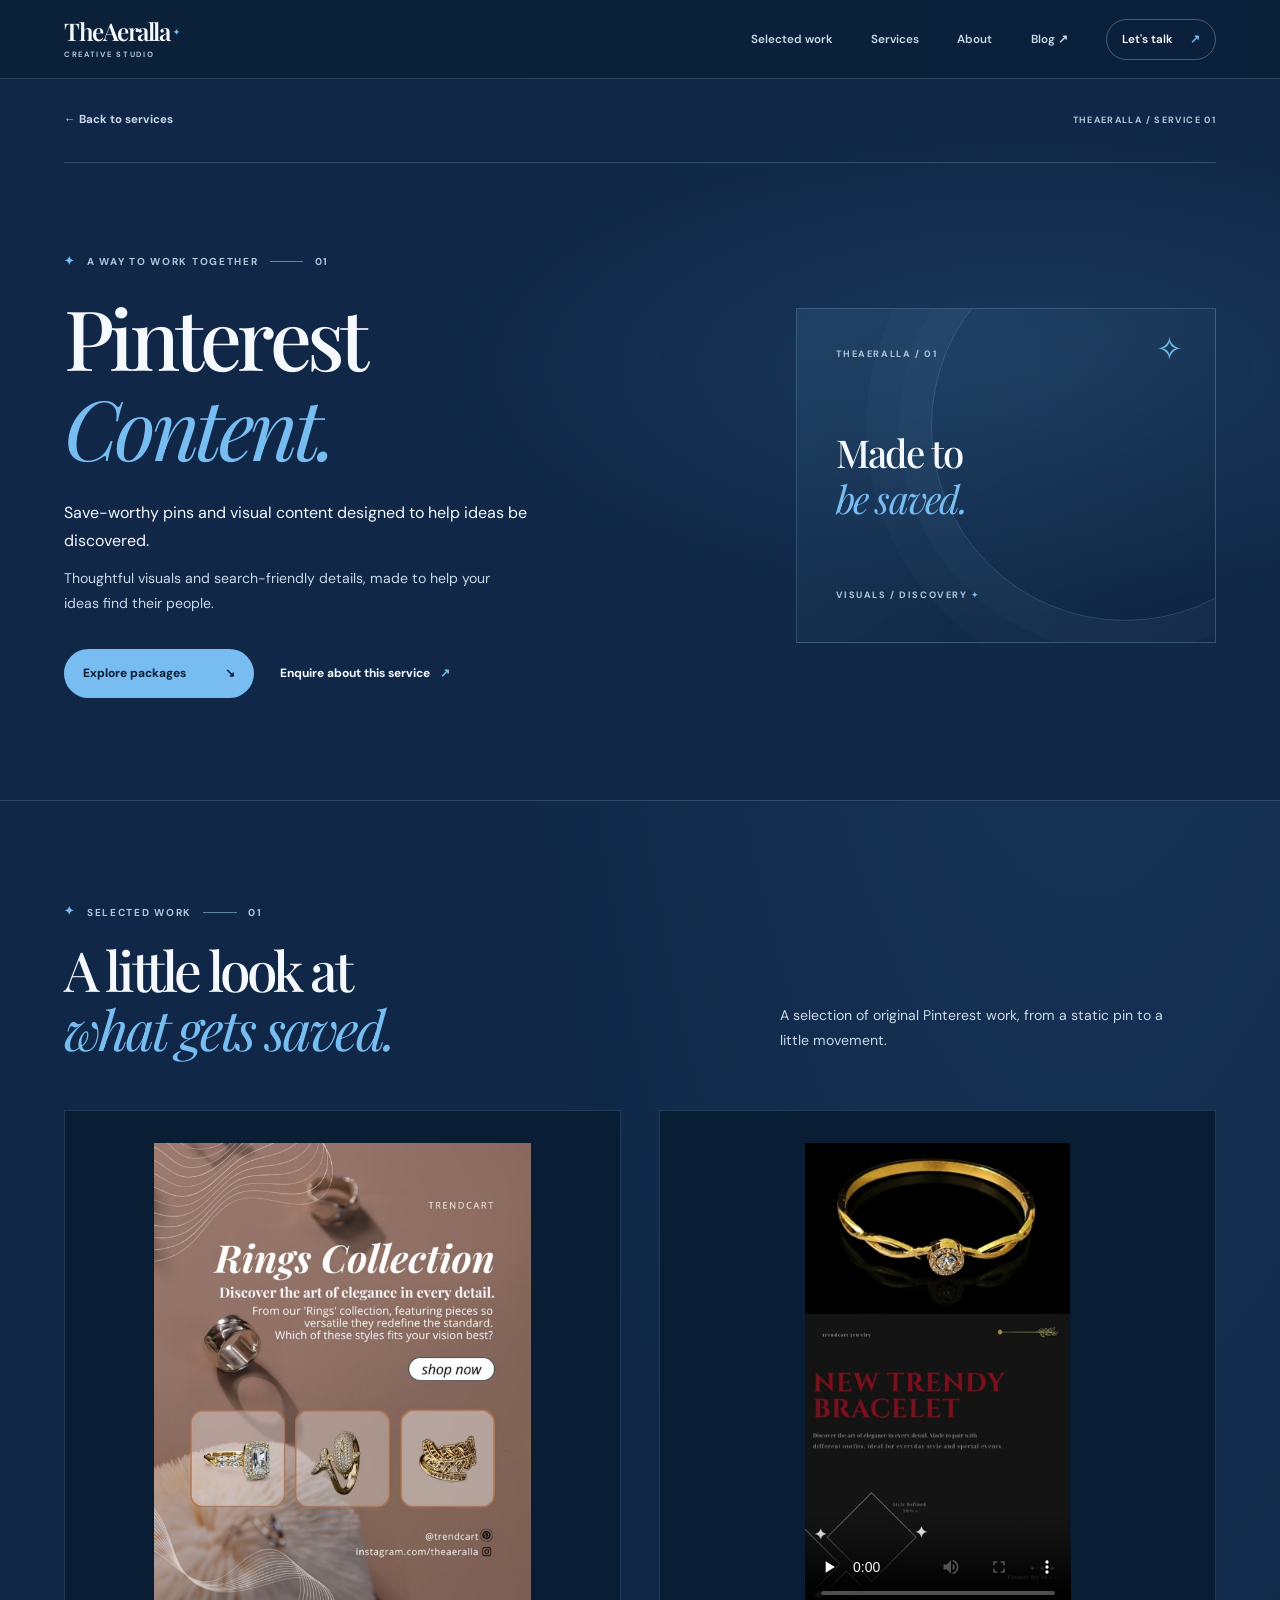
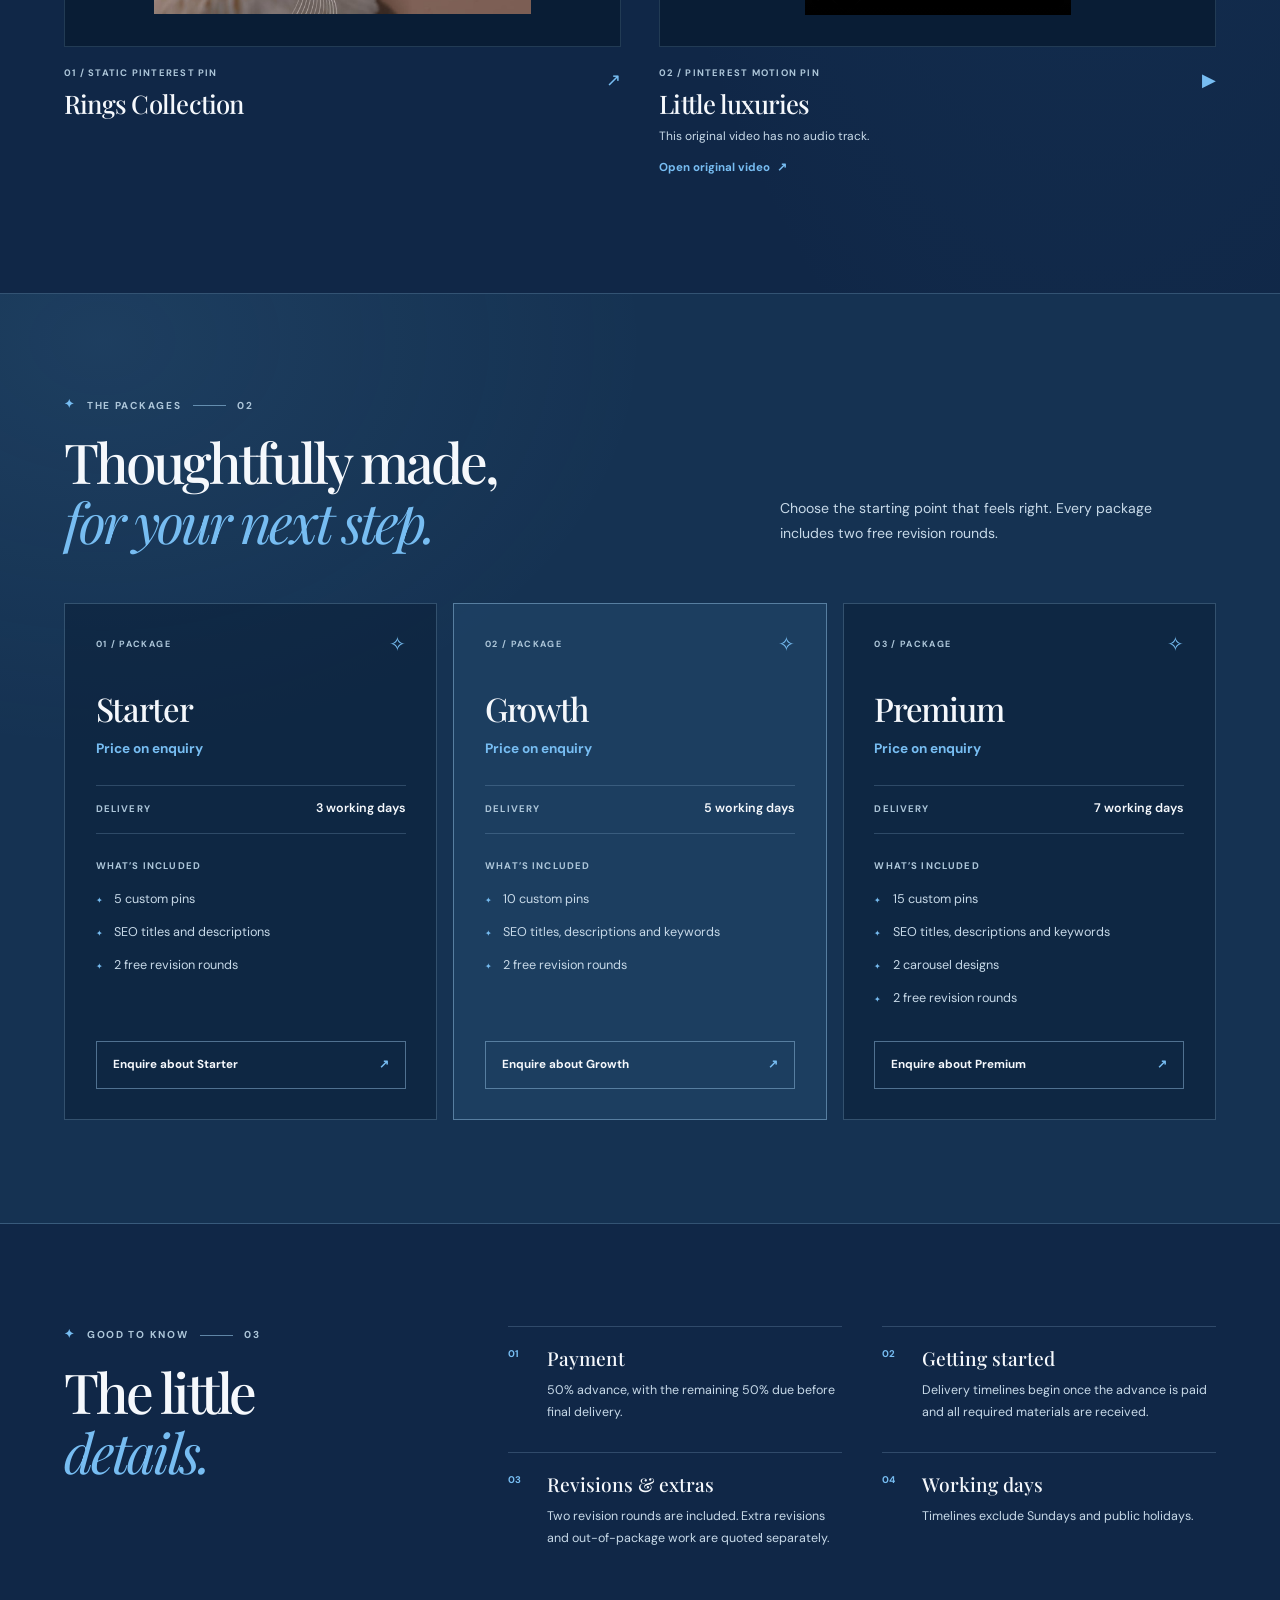
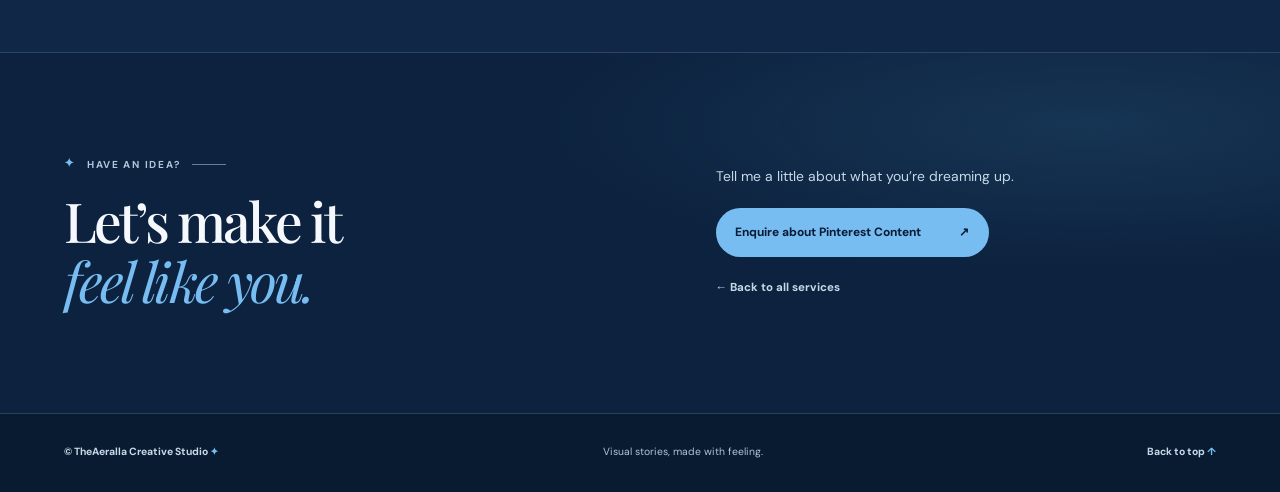
==== service-pinterest.html @ b0f9d30d "Add dedicated service pages and editable packages Co-authored-by: arena-agent <297053741+arena-agent" ====
<!DOCTYPE html>
<html lang="en">
<head>
  <meta charset="utf-8">
  <meta name="viewport" content="width=device-width, initial-scale=1">
  <meta name="theme-color" content="#102747">
  <meta name="description" content="Save-worthy pins and visual content designed to help ideas be discovered. Explore Pinterest Content packages from TheAeralla Creative Studio.">
  <title>Pinterest Content — TheAeralla Creative Studio</title>
  <link rel="icon" href="assets/brand/theaeralla-logo-transparent.png" type="image/png">
  <link rel="preload" href="assets/fonts/playfair-display-latin-wght-normal.woff2" as="font" type="font/woff2" crossorigin>
  <link rel="preload" href="assets/fonts/dm-sans-latin-wght-normal.woff2" as="font" type="font/woff2" crossorigin>
  <link rel="stylesheet" href="styles.css">
  <link rel="stylesheet" href="service-pages.css">
  <script src="service-prices.js" defer></script>
  <script src="script.js" defer></script>
</head>
<body class="service-page" id="top">
  <a class="skip-link" href="#main">Skip to content</a>
  <header class="site-header">
    <div class="shell header-inner">
      <a class="wordmark" href="index.html" data-preview-page="index.html" aria-label="TheAeralla Creative Studio, home">
        <span>TheAeralla<span class="wordmark__star" aria-hidden="true">✦</span></span>
        <small>Creative studio</small>
      </a>
      <nav class="desktop-nav" aria-label="Main navigation">
        <a href="index.html#work" data-preview-page="index.html#work">Selected work</a>
        <a href="index.html#services" data-preview-page="index.html#services">Services</a>
        <a href="index.html#about" data-preview-page="index.html#about">About</a>
        <a href="https://hawkarc2003-cell.github.io/Theaerallapfl/" target="_blank" rel="noopener noreferrer" aria-label="Blog (opens in a new tab)">Blog <span aria-hidden="true">↗</span></a>
        <a class="nav-contact" href="index.html#contact" data-preview-page="index.html#contact">Let's talk <span aria-hidden="true">↗</span></a>
      </nav>
      <details class="mobile-menu">
        <summary><span>Menu</span><span class="mobile-menu__icon" aria-hidden="true"><i></i><i></i></span></summary>
        <nav aria-label="Mobile navigation">
          <a href="index.html#work" data-preview-page="index.html#work">Selected work <span aria-hidden="true">↘</span></a>
          <a href="index.html#services" data-preview-page="index.html#services">Services <span aria-hidden="true">↘</span></a>
          <a href="index.html#about" data-preview-page="index.html#about">About <span aria-hidden="true">↘</span></a>
          <a href="https://hawkarc2003-cell.github.io/Theaerallapfl/" target="_blank" rel="noopener noreferrer" aria-label="Blog (opens in a new tab)">Blog <span aria-hidden="true">↗</span></a>
          <a href="index.html#contact" data-preview-page="index.html#contact">Let's talk <span aria-hidden="true">↗</span></a>
        </nav>
      </details>
    </div>
  </header>
  <main id="main" tabindex="-1">
    <section class="service-hero" aria-labelledby="service-heading">
      <div class="shell">
        <div class="service-hero__top"><a href="index.html#services" data-preview-page="index.html#services">← Back to services</a><span>THEAERALLA / SERVICE 01</span></div>
        <div class="service-hero__grid">
          <div class="service-hero__copy">
            <p class="eyebrow"><span class="spark" aria-hidden="true">✦</span> A way to work together <span class="eyebrow__line" aria-hidden="true"></span> 01</p>
            <h1 id="service-heading">Pinterest<br><em>Content.</em></h1>
            <p class="service-hero__summary">Save-worthy pins and visual content designed to help ideas be discovered.</p>
            <p class="service-hero__intro">Thoughtful visuals and search-friendly details, made to help your ideas find their people.</p>
            <div class="service-hero__actions"><a class="button button--light" href="#packages">Explore packages <span aria-hidden="true">↘</span></a><a class="text-link" href="mailto:hawkarc2003@gmail.com?subject=Pinterest%20Content%20%E2%80%94%20enquiry%20%7C%20TheAeralla">Enquire about this service <span aria-hidden="true">↗</span></a></div>
          </div>
          <div class="service-hero__motif" aria-hidden="true"><span class="service-hero__orbit"></span><span class="service-hero__spark">✧</span><p class="service-hero__motif-label">THEAERALLA / 01</p><p class="service-hero__motif-title">Made to<br><em>be saved.</em></p><p class="service-hero__motif-end">VISUALS / DISCOVERY <span>✦</span></p></div>
        </div>
      </div>
    </section>

    <section class="service-samples shell" aria-labelledby="samples-heading">
      <div class="service-section-heading"><div><p class="eyebrow"><span class="spark" aria-hidden="true">✦</span> Selected work <span class="eyebrow__line" aria-hidden="true"></span> 01</p><h2 id="samples-heading">A little look at<br><em>what gets saved.</em></h2></div><p>A selection of original Pinterest work, from a static pin to a little movement.</p></div>
      <div class="sample-grid">
          <figure class="sample-card">
            <div class="sample-card__media">
              <a href="assets/pinterest/rings-collection.jpg" target="_blank" rel="noopener noreferrer" aria-label="Open the original Rings Collection image (opens in a new tab)">
                <img src="assets/pinterest/rings-collection.jpg" width="1229" height="1536" alt="Rings Collection pin for Trendcart, with three jewellery styles" loading="lazy" decoding="async">
              </a>
            </div>
            <figcaption class="sample-card__caption"><div><p class="sample-card__label">01 / Static Pinterest pin</p><h3>Rings Collection</h3></div><span aria-hidden="true">↗</span></figcaption>
          </figure>
          <figure class="sample-card">
            <div class="sample-card__media">
              <video controls playsinline preload="none" poster="assets/work-previews/11.jpg" width="720" height="1280" data-has-audio="false" aria-label="Little luxuries, an original silent jewellery motion pin" aria-describedby="video-note-02">
                <source src="assets/media/peaceful-notes.mp4" type="video/mp4">
                Your browser does not support embedded video. <a href="assets/media/peaceful-notes.mp4">Open the original video</a>.
              </video>
            </div>
            <figcaption class="sample-card__caption"><div><p class="sample-card__label">02 / Pinterest motion pin</p><h3>Little luxuries</h3><p class="sample-card__note" id="video-note-02">This original video has no audio track.</p><p class="sample-card__status" data-video-status role="status" hidden></p><a class="sample-card__original" href="assets/media/peaceful-notes.mp4" target="_blank" rel="noopener noreferrer">Open original video <span aria-hidden="true">↗</span><span class="sr-only"> (opens in a new tab)</span></a></div><span aria-hidden="true">▶</span></figcaption>
          </figure>
      </div>
    </section>

    <section class="service-packages" id="packages" aria-labelledby="packages-heading">
      <div class="shell">
        <div class="service-section-heading"><div><p class="eyebrow"><span class="spark" aria-hidden="true">✦</span> The packages <span class="eyebrow__line" aria-hidden="true"></span> 02</p><h2 id="packages-heading">Thoughtfully made,<br><em>for your next step.</em></h2></div><p>Choose the starting point that feels right. Every package includes two free revision rounds.</p></div>
        <div class="package-grid">
          <article class="package-card">
            <div class="package-card__top"><span class="package-card__index">01 / PACKAGE</span><span aria-hidden="true">✧</span></div>
            <h3>Starter</h3>
            <p class="package-card__price" data-package-price data-service="pinterest" data-tier="starter">Price on enquiry</p>
            <p class="package-card__delivery"><span>Delivery</span> 3 working days</p>
            <p class="package-card__includes">What’s included</p>
            <ul>
              <li>5 custom pins</li>
              <li>SEO titles and descriptions</li>
              <li>2 free revision rounds</li>
            </ul>
            <a href="mailto:hawkarc2003@gmail.com?subject=Pinterest%20Content%20%E2%80%94%20Starter%20package%20enquiry%20%7C%20TheAeralla" class="package-card__link" aria-label="Enquire about Starter, Pinterest Content package">Enquire about Starter <span aria-hidden="true">↗</span></a>
          </article>
          <article class="package-card">
            <div class="package-card__top"><span class="package-card__index">02 / PACKAGE</span><span aria-hidden="true">✧</span></div>
            <h3>Growth</h3>
            <p class="package-card__price" data-package-price data-service="pinterest" data-tier="growth">Price on enquiry</p>
            <p class="package-card__delivery"><span>Delivery</span> 5 working days</p>
            <p class="package-card__includes">What’s included</p>
            <ul>
              <li>10 custom pins</li>
              <li>SEO titles, descriptions and keywords</li>
              <li>2 free revision rounds</li>
            </ul>
            <a href="mailto:hawkarc2003@gmail.com?subject=Pinterest%20Content%20%E2%80%94%20Growth%20package%20enquiry%20%7C%20TheAeralla" class="package-card__link" aria-label="Enquire about Growth, Pinterest Content package">Enquire about Growth <span aria-hidden="true">↗</span></a>
          </article>
          <article class="package-card">
            <div class="package-card__top"><span class="package-card__index">03 / PACKAGE</span><span aria-hidden="true">✧</span></div>
            <h3>Premium</h3>
            <p class="package-card__price" data-package-price data-service="pinterest" data-tier="premium">Price on enquiry</p>
            <p class="package-card__delivery"><span>Delivery</span> 7 working days</p>
            <p class="package-card__includes">What’s included</p>
            <ul>
              <li>15 custom pins</li>
              <li>SEO titles, descriptions and keywords</li>
              <li>2 carousel designs</li>
              <li>2 free revision rounds</li>
            </ul>
            <a href="mailto:hawkarc2003@gmail.com?subject=Pinterest%20Content%20%E2%80%94%20Premium%20package%20enquiry%20%7C%20TheAeralla" class="package-card__link" aria-label="Enquire about Premium, Pinterest Content package">Enquire about Premium <span aria-hidden="true">↗</span></a>
          </article>
        </div>
      </div>
    </section>

    <section class="service-policies shell" aria-labelledby="policies-heading">
      <div><p class="eyebrow"><span class="spark" aria-hidden="true">✦</span> Good to know <span class="eyebrow__line" aria-hidden="true"></span> 03</p><h2 id="policies-heading">The little<br><em>details.</em></h2></div>
      <ul class="policy-list">
        <li><span>01</span><div><h3>Payment</h3><p>50% advance, with the remaining 50% due before final delivery.</p></div></li>
        <li><span>02</span><div><h3>Getting started</h3><p>Delivery timelines begin once the advance is paid and all required materials are received.</p></div></li>
        <li><span>03</span><div><h3>Revisions &amp; extras</h3><p>Two revision rounds are included. Extra revisions and out-of-package work are quoted separately.</p></div></li>
        <li><span>04</span><div><h3>Working days</h3><p>Timelines exclude Sundays and public holidays.</p></div></li>
      </ul>
    </section>

    <section class="service-finale" aria-labelledby="finale-heading"><div class="shell service-finale__inner"><div><p class="eyebrow"><span class="spark" aria-hidden="true">✦</span> Have an idea? <span class="eyebrow__line" aria-hidden="true"></span></p><h2 id="finale-heading">Let’s make it<br><em>feel like you.</em></h2></div><div><p>Tell me a little about what you’re dreaming up.</p><a class="button button--light" href="mailto:hawkarc2003@gmail.com?subject=Pinterest%20Content%20%E2%80%94%20enquiry%20%7C%20TheAeralla">Enquire about Pinterest Content <span aria-hidden="true">↗</span></a><a class="service-finale__back" href="index.html#services" data-preview-page="index.html#services">← Back to all services</a></div></div></section>
  </main>
  <footer class="site-footer"><div class="shell footer-inner"><p>© TheAeralla Creative Studio <span aria-hidden="true">✦</span></p><p>Visual stories, made with feeling.</p><a href="#top">Back to top <span aria-hidden="true">↑</span></a></div></footer>
</body>
</html>
---- styles.css ----
@font-face {
  font-family: "Playfair Display";
  src: url("assets/fonts/playfair-display-latin-wght-normal.woff2") format("woff2");
  font-style: normal;
  font-weight: 400 900;
  font-display: swap;
}

@font-face {
  font-family: "Playfair Display";
  src: url("assets/fonts/playfair-display-latin-wght-italic.woff2") format("woff2");
  font-style: italic;
  font-weight: 400 900;
  font-display: swap;
}

@font-face {
  font-family: "DM Sans";
  src: url("assets/fonts/dm-sans-latin-wght-normal.woff2") format("woff2");
  font-style: normal;
  font-weight: 100 1000;
  font-display: swap;
}

:root {
  color-scheme: dark;
  --night: #091c34;
  --navy: #102747;
  --blue: #17365c;
  --sky: #77bdf2;
  --ice: #d9efff;
  --text: #f5f8fc;
  --soft: #c7d9e8;
  --muted: #adc6d9;
  --silver: #b8cbd9;
  --line: rgba(161, 202, 230, .22);
  --serif: "Playfair Display", Georgia, serif;
  --sans: "DM Sans", Arial, sans-serif;
  --gutter: clamp(1.15rem, 5vw, 4rem);
}

*,
*::before,
*::after {
  box-sizing: border-box;
}

html {
  scroll-behavior: smooth;
  scroll-padding-top: 6rem;
}

body {
  margin: 0;
  color: var(--text);
  background: radial-gradient(ellipse at 85% 0%, rgba(52, 115, 162, .22), transparent 39rem), var(--navy);
  font-family: var(--sans);
  font-size: 1rem;
  line-height: 1.6;
  -webkit-font-smoothing: antialiased;
}

body.viewer-open {
  overflow: hidden;
}

img,
video {
  display: block;
  max-width: 100%;
  height: auto;
}

h1,
h2,
h3,
h4,
p,
figure {
  margin: 0;
}

a {
  color: inherit;
}

button,
a,
summary {
  -webkit-tap-highlight-color: transparent;
}

button {
  font: inherit;
}

:focus-visible {
  outline: 2px solid var(--sky);
  outline-offset: 4px;
}

.shell {
  width: min(calc(100% - (var(--gutter) * 2)), 1170px);
  margin-inline: auto;
}

.sr-only {
  position: absolute;
  width: 1px;
  height: 1px;
  padding: 0;
  margin: -1px;
  overflow: hidden;
  clip: rect(0, 0, 0, 0);
  white-space: nowrap;
  border: 0;
}

.skip-link {
  position: fixed;
  z-index: 100;
  top: .7rem;
  left: .7rem;
  padding: .65rem .9rem;
  color: var(--night);
  background: var(--ice);
  transform: translateY(-180%);
}

.skip-link:focus {
  transform: translateY(0);
}

.site-header {
  position: sticky;
  z-index: 20;
  top: 0;
  background: rgba(12, 32, 57, .97);
  border-bottom: 1px solid var(--line);
}

.header-inner {
  position: relative;
  display: flex;
  min-height: 78px;
  align-items: center;
  justify-content: space-between;
  gap: 2rem;
}

.wordmark {
  display: inline-flex;
  flex-direction: column;
  align-items: flex-start;
  flex: 0 0 auto;
  color: var(--text);
  font-family: var(--serif);
  font-size: 1.52rem;
  font-weight: 600;
  letter-spacing: -.06em;
  line-height: 1;
  text-decoration: none;
}

.wordmark__star {
  position: relative;
  top: -.8em;
  margin-left: .4em;
  color: var(--sky);
  font-family: var(--sans);
  font-size: .34em;
  letter-spacing: 0;
}

.wordmark small {
  margin-top: .48rem;
  color: var(--muted);
  font-family: var(--sans);
  font-size: .48rem;
  font-weight: 700;
  letter-spacing: .22em;
  text-transform: uppercase;
}

.desktop-nav {
  display: flex;
  align-items: center;
  gap: clamp(1.5rem, 3vw, 3rem);
}

.desktop-nav a,
.mobile-menu nav a {
  color: var(--soft);
  font-size: .73rem;
  font-weight: 600;
  text-decoration: none;
  transition: color .2s ease;
}

.desktop-nav a:hover,
.mobile-menu nav a:hover {
  color: var(--sky);
}

.desktop-nav .nav-contact {
  display: inline-flex;
  min-height: 41px;
  align-items: center;
  gap: 1.1rem;
  padding: .6rem .95rem;
  color: var(--text);
  border: 1px solid rgba(159, 205, 237, .36);
  border-radius: 100px;
  transition: background .2s ease, border-color .2s ease;
}

.desktop-nav .nav-contact:hover {
  background: var(--blue);
  border-color: var(--sky);
}

.nav-contact span,
.text-link span {
  color: var(--sky);
}

.mobile-menu {
  display: none;
}

/* A small, always-available social rail; full handles also appear in contact. */
.social-rail {
  position: fixed;
  z-index: 19;
  top: 50%;
  right: 0;
  display: grid;
  gap: 4px;
  transform: translateY(-50%);
}

.social-rail__label {
  justify-self: center;
  padding-bottom: .4rem;
  color: var(--soft);
  font-size: .5rem;
  font-weight: 700;
  letter-spacing: .16em;
  writing-mode: vertical-rl;
}

.social-rail a {
  position: relative;
  display: grid;
  width: 44px;
  height: 44px;
  place-items: center;
  color: var(--ice);
  background: rgba(9, 28, 52, .96);
  border: 1px solid rgba(159, 205, 237, .35);
  border-right: 0;
  border-radius: 9px 0 0 9px;
  box-shadow: 0 5px 20px rgba(0, 8, 20, .2);
  transition: color .2s ease, background .2s ease;
}

.social-rail a:hover,
.social-rail a:focus-visible {
  color: #fff;
  background: #24496e;
}

.social-rail svg {
  width: 18px;
  height: 18px;
}

.social-rail__tooltip {
  position: absolute;
  top: 50%;
  right: calc(100% + .55rem);
  padding: .45rem .7rem;
  color: var(--night);
  background: var(--ice);
  border-radius: 4px;
  font-size: .66rem;
  font-weight: 700;
  line-height: 1.2;
  opacity: 0;
  pointer-events: none;
  transform: translate(5px, -50%);
  transition: opacity .2s ease, transform .2s ease;
  white-space: nowrap;
}

.social-rail a:hover .social-rail__tooltip,
.social-rail a:focus-visible .social-rail__tooltip {
  opacity: 1;
  transform: translate(0, -50%);
}

body.viewer-open .social-rail {
  visibility: hidden;
  pointer-events: none;
}

.hero {
  display: grid;
  grid-template-columns: minmax(0, 1fr) minmax(0, 1.05fr);
  align-items: center;
  gap: clamp(3rem, 7vw, 7rem);
  padding-block: clamp(4.25rem, 8vw, 7.25rem) clamp(4.5rem, 8vw, 7rem);
}

.hero__copy {
  position: relative;
  z-index: 1;
  animation: enter-up .75s ease both;
}

.eyebrow {
  display: flex;
  align-items: center;
  flex-wrap: wrap;
  gap: .7rem;
  color: var(--muted);
  font-size: .63rem;
  font-weight: 700;
  letter-spacing: .17em;
  line-height: 1.5;
  text-transform: uppercase;
}

.spark {
  color: var(--sky);
  font-size: .74rem;
}

.eyebrow__line {
  width: 2.1rem;
  height: 1px;
  background: rgba(160, 210, 244, .55);
}

.hero h1,
.services h2,
.about h2,
.contact h2 {
  font-family: var(--serif);
  font-weight: 500;
  letter-spacing: -.055em;
  line-height: 1.07;
}

.hero h1 {
  margin-top: 1.5rem;
  font-size: clamp(3.55rem, 5.4vw, 5.6rem);
}

.hero h1 em,
.services h2 em,
.about h2 em,
.contact h2 em {
  color: var(--sky);
  font-weight: 400;
}

.hero__intro {
  max-width: 28rem;
  margin-top: 1.55rem;
  color: var(--soft);
  font-size: clamp(.96rem, 1.2vw, 1.07rem);
  line-height: 1.8;
}

.hero__actions {
  display: flex;
  align-items: center;
  flex-wrap: wrap;
  gap: 1rem 1.8rem;
  margin-top: 2rem;
}

.button {
  display: inline-flex;
  min-height: 49px;
  align-items: center;
  justify-content: center;
  gap: 2.4rem;
  padding: .8rem 1.15rem;
  border: 1px solid transparent;
  border-radius: 100px;
  font-size: .75rem;
  font-weight: 700;
  line-height: 1;
  text-decoration: none;
  transition: transform .25s ease, background .25s ease;
}

.button--light {
  color: var(--night);
  background: var(--sky);
}

.button--light:hover {
  background: #b1ddfa;
  transform: translateY(-3px);
}

.button span,
.text-link span {
  display: inline-block;
  transition: transform .2s ease;
}

.button:hover span,
.text-link:hover span {
  transform: translate(3px, -3px);
}

.text-link {
  display: inline-flex;
  min-height: 44px;
  align-items: center;
  gap: .65rem;
  color: var(--text);
  font-size: .75rem;
  font-weight: 700;
  text-decoration: none;
}

.text-link--underlined {
  border-bottom: 1px solid rgba(159, 205, 237, .5);
}

.hero__footnote {
  display: flex;
  align-items: center;
  gap: .7rem;
  margin-top: clamp(2.7rem, 5vw, 4.5rem);
  color: var(--muted);
  font-size: .6rem;
  font-weight: 700;
  letter-spacing: .15em;
  text-transform: uppercase;
}

.hero__footnote span {
  width: 2.4rem;
  height: 1px;
  background: rgba(160, 210, 244, .55);
}

.hero__art {
  position: relative;
  min-width: 0;
  padding: 1.4rem 0;
  animation: enter-up .9s .12s ease both;
}

.hero__logo {
  position: relative;
  z-index: 1;
  width: 100%;
  isolation: isolate;
  animation: logo-float 7s ease-in-out infinite;
}

/* A soft blue glow keeps the dark metallic logo legible without a white box. */
.hero__logo::before {
  position: absolute;
  z-index: -1;
  inset: -25% 0;
  background: radial-gradient(ellipse 50% 50% at 50% 50%, rgba(203, 227, 242, .96) 0%, rgba(159, 198, 223, .85) 49%, rgba(95, 153, 192, .42) 72%, transparent 100%);
  content: "";
  pointer-events: none;
}

.hero__logo img {
  width: 100%;
  filter: drop-shadow(0 8px 14px rgba(3, 14, 29, .2));
}

.hero__art-caption {
  position: relative;
  z-index: 1;
  display: flex;
  justify-content: space-between;
  flex-wrap: wrap;
  gap: .5rem 1rem;
  margin-top: 1.05rem;
  color: var(--muted);
  font-size: .53rem;
  font-weight: 700;
  letter-spacing: .13em;
}

.hero__art-caption span span {
  color: var(--sky);
  font-size: .85rem;
}

.hero__orbit {
  position: absolute;
  z-index: 0;
  inset: -5% 8% 4%;
  border: 1px solid rgba(119, 189, 242, .2);
  border-radius: 50%;
  transform: rotate(-14deg);
  pointer-events: none;
}

.hero__orbit--two {
  inset: 2% 8% -4%;
  border-color: rgba(197, 226, 245, .13);
  transform: rotate(12deg);
}

.hero__spark {
  position: absolute;
  z-index: 2;
  color: var(--sky);
  pointer-events: none;
}

.hero__spark--one {
  top: -1.2rem;
  right: 6%;
  font-size: 1.8rem;
}

.hero__spark--two {
  bottom: -1.6rem;
  left: 2%;
  font-size: 1rem;
}

.discipline-strip {
  border-block: 1px solid var(--line);
  background: rgba(7, 25, 45, .28);
}

.discipline-strip__inner {
  display: flex;
  min-height: 67px;
  align-items: center;
  justify-content: space-between;
  gap: 1rem;
  color: var(--soft);
  font-size: .63rem;
  font-weight: 700;
  letter-spacing: .13em;
  text-transform: uppercase;
}

.discipline-strip__inner span[aria-hidden] {
  color: var(--sky);
  font-size: .6rem;
}

.work {
  padding-block: clamp(4.5rem, 8vw, 7rem) clamp(5rem, 9vw, 8rem);
}

.services h2,
.about h2,
.contact h2 {
  margin-top: 1.15rem;
  font-size: clamp(2.6rem, 4.3vw, 4.5rem);
}

/* Fanned work cards: a scrollable row without JS, an animated arc with it. */
.work-fan {
  --fan-card-width: clamp(155px, 17vw, 245px);
  --fan-step: clamp(110px, 13vw, 178px);
}

.work-fan__topline,
.work-fan__index {
  display: flex;
  align-items: center;
  justify-content: space-between;
  gap: 1rem;
}

.work-fan__topline > span,
.work-fan__index {
  color: var(--muted);
  font-size: .58rem;
  font-weight: 700;
  letter-spacing: .14em;
  text-transform: uppercase;
}

.work-fan__topline > span span,
.work-fan__index span span {
  color: var(--sky);
}

.work-fan__stage {
  position: relative;
  margin-top: clamp(2.5rem, 5vw, 4.5rem);
}

.work-fan__arc {
  display: none;
}

.work-fan__cards {
  display: flex;
  gap: .8rem;
  padding: 1rem .5rem 1.5rem;
  overflow-x: auto;
  scroll-snap-type: x mandatory;
}

.work-fan__card {
  display: block;
  width: var(--fan-card-width);
  flex: 0 0 var(--fan-card-width);
  color: var(--text);
  scroll-snap-align: center;
  text-decoration: none;
}

.work-fan__card-inner {
  position: relative;
  display: block;
  width: 100%;
  aspect-ratio: 3 / 4;
  overflow: hidden;
  background: #dceaf3;
  border: 4px solid #dceaf3;
  border-radius: 12px;
  box-shadow: 0 13px 28px rgba(0, 8, 20, .3);
  transition: transform .3s ease, box-shadow .3s ease;
}

.work-fan__card img {
  width: 100%;
  height: 100%;
  object-fit: cover;
}

.work-fan__fallback-title {
  display: block;
  padding: .6rem .15rem 0;
  color: var(--soft);
  font-family: var(--serif);
  font-size: .9rem;
  line-height: 1.3;
}

.work-fan.is-enhanced .work-fan__fallback-title {
  display: none;
}

.work-fan__card-number,
.work-fan__card-kind {
  position: absolute;
  bottom: .35rem;
  display: grid;
  min-width: 25px;
  height: 25px;
  place-items: center;
  padding: 0 .25rem;
  color: #fff;
  background: rgba(5, 21, 40, .91);
  border: 1px solid rgba(226, 241, 252, .48);
  border-radius: 50%;
  font-size: .56rem;
  font-weight: 700;
  line-height: 1;
}

.work-fan__card-number {
  left: .35rem;
}

.work-fan__card-kind {
  right: .35rem;
  font-size: .5rem;
}

.work-fan__card:focus-visible {
  z-index: 10 !important;
  outline-offset: 4px;
}

.work-fan__card:hover .work-fan__card-inner,
.work-fan__card:focus-visible .work-fan__card-inner {
  box-shadow: 0 18px 35px rgba(0, 8, 20, .45);
  transform: translateY(-7px);
}

.work-fan__heading {
  text-align: center;
}

.work-fan__spark {
  display: block;
  color: var(--sky);
  font-size: 1.4rem;
  line-height: 1;
}

.work-fan__heading h2 {
  margin-top: .45rem;
  color: #bbcaff;
  font-family: var(--sans);
  font-size: clamp(2.4rem, 5.7vw, 5rem);
  font-weight: 700;
  letter-spacing: .04em;
  line-height: 1;
  text-transform: uppercase;
  white-space: nowrap;
}

.work-fan__heading h2 em {
  color: var(--ice);
  font-family: var(--serif);
  font-weight: 400;
  letter-spacing: -.045em;
}

.work-fan__heading p {
  margin-top: .8rem;
  color: var(--soft);
  font-size: .78rem;
  line-height: 1.6;
}

.work-fan__footer {
  display: flex;
  align-items: center;
  justify-content: space-between;
  gap: 1rem;
  margin-top: 1.75rem;
}

.work-fan__instruction {
  color: var(--soft);
  font-size: .72rem;
  font-weight: 600;
}

.work-fan__instruction span {
  margin-right: .35rem;
  color: var(--sky);
}

.work-fan__controls {
  display: none;
  align-items: center;
  gap: .6rem;
}

.work-fan.is-enhanced .work-fan__controls {
  display: flex;
}

.work-fan__arrow {
  display: grid;
  width: 44px;
  height: 44px;
  place-items: center;
  padding: 0;
  color: var(--ice);
  background: transparent;
  border: 1px solid rgba(159, 205, 237, .45);
  border-radius: 50%;
  cursor: pointer;
  font-size: 1.1rem;
  transition: background .2s ease, border-color .2s ease;
}

.work-fan__arrow:hover,
.work-fan__arrow:focus-visible {
  background: var(--blue);
  border-color: var(--sky);
}

.work-fan__counter {
  min-width: 3.8rem;
  color: var(--text);
  font-size: .69rem;
  font-weight: 700;
  letter-spacing: .1em;
  text-align: center;
  white-space: nowrap;
}

.work-fan__counter > span + span {
  padding-inline: .2rem;
  color: var(--muted);
}

.work-fan__toggle {
  min-height: 44px;
  margin-left: .5rem;
  padding: .5rem .1rem;
  color: var(--soft);
  background: transparent;
  border: 0;
  cursor: pointer;
  font-size: .66rem;
  font-weight: 700;
  text-decoration: underline;
  text-underline-offset: .25em;
}

.work-fan__toggle:hover {
  color: var(--sky);
}

.work-fan__detail {
  display: none;
}

.work-fan.is-enhanced .work-fan__detail {
  display: flex;
  align-items: end;
  justify-content: space-between;
  gap: 1.5rem;
  margin-top: clamp(2rem, 4vw, 3.5rem);
  padding: clamp(1.5rem, 3vw, 2.4rem) 0 0;
  border-top: 1px solid var(--line);
}

.work-fan__detail h3 {
  margin-top: .55rem;
  color: var(--text);
  font-family: var(--serif);
  font-size: clamp(1.8rem, 3.4vw, 3rem);
  font-weight: 500;
  letter-spacing: -.045em;
  line-height: 1.15;
}

.work-fan__detail-copy > p:last-child {
  max-width: 37rem;
  margin-top: .55rem;
  color: var(--soft);
  font-size: .9rem;
  line-height: 1.7;
}

.work-fan__open {
  display: inline-flex;
  min-height: 48px;
  flex: 0 0 auto;
  align-items: center;
  justify-content: center;
  gap: 2.2rem;
  padding: .75rem 1.2rem;
  color: var(--night);
  background: var(--sky);
  border: 1px solid var(--sky);
  border-radius: 100px;
  font-size: .76rem;
  font-weight: 700;
  line-height: 1.2;
  text-decoration: none;
  transition: background .2s ease, transform .2s ease;
}

.work-fan__open:hover {
  background: #b1ddfa;
  transform: translateY(-2px);
}

.work-fan__index {
  margin-top: clamp(2.5rem, 5vw, 4rem);
  padding-top: 1rem;
  border-top: 1px solid var(--line);
}

.work-fan.is-enhanced .work-fan__cards {
  position: relative;
  display: block;
  height: clamp(410px, 38vw, 520px);
  padding: 0;
  overflow: hidden;
  overflow: clip;
  touch-action: pan-y;
}

.work-fan.is-enhanced .work-fan__card {
  position: absolute;
  top: 1rem;
  left: 50%;
  z-index: 4;
  opacity: 1;
  transform: translateX(-50%);
  transition: left .7s cubic-bezier(.22, 1, .36, 1), top .7s cubic-bezier(.22, 1, .36, 1), transform .7s cubic-bezier(.22, 1, .36, 1), opacity .35s ease;
}

.work-fan.is-enhanced .work-fan__card[data-fan-position="-3"] {
  top: 88px;
  left: calc(50% - var(--fan-step) - var(--fan-step) - var(--fan-step));
  z-index: 1;
  transform: translateX(-50%) rotate(-36deg);
}

.work-fan.is-enhanced .work-fan__card[data-fan-position="-2"] {
  top: 52px;
  left: calc(50% - var(--fan-step) - var(--fan-step));
  z-index: 2;
  transform: translateX(-50%) rotate(-24deg);
}

.work-fan.is-enhanced .work-fan__card[data-fan-position="-1"] {
  top: 25px;
  left: calc(50% - var(--fan-step));
  z-index: 3;
  transform: translateX(-50%) rotate(-12deg);
}

.work-fan.is-enhanced .work-fan__card[data-fan-position="1"] {
  top: 25px;
  left: calc(50% + var(--fan-step));
  z-index: 3;
  transform: translateX(-50%) rotate(12deg);
}

.work-fan.is-enhanced .work-fan__card[data-fan-position="2"] {
  top: 52px;
  left: calc(50% + var(--fan-step) + var(--fan-step));
  z-index: 2;
  transform: translateX(-50%) rotate(24deg);
}

.work-fan.is-enhanced .work-fan__card[data-fan-position="3"] {
  top: 88px;
  left: calc(50% + var(--fan-step) + var(--fan-step) + var(--fan-step));
  z-index: 1;
  transform: translateX(-50%) rotate(36deg);
}

.work-fan.is-enhanced .work-fan__card[data-fan-position^="outside"] {
  top: 115px;
  z-index: 0;
  opacity: 0;
  pointer-events: none;
}

.work-fan.is-enhanced .work-fan__card[data-fan-position="outside-left"] {
  left: 0;
  transform: translateX(-50%) rotate(-42deg) scale(.9);
}

.work-fan.is-enhanced .work-fan__card[data-fan-position="outside-right"] {
  left: 100%;
  transform: translateX(-50%) rotate(42deg) scale(.9);
}

.work-fan.is-enhanced .work-fan__arc {
  position: absolute;
  top: 49%;
  left: 50%;
  display: block;
  width: min(68%, 680px);
  height: 50%;
  border: 1px solid rgba(170, 195, 255, .25);
  border-bottom: 0;
  border-radius: 50% 50% 0 0;
  pointer-events: none;
  transform: translateX(-50%);
}

.work-fan.is-enhanced .work-fan__heading {
  position: absolute;
  z-index: 5;
  right: 0;
  bottom: 0;
  left: 0;
  width: min(65%, 650px);
  margin-inline: auto;
  pointer-events: none;
}

.reveal-ready .work-fan.is-visible .work-fan__card-inner {
  animation: fan-arrive .8s cubic-bezier(.22, 1, .36, 1) var(--fan-delay, 0s) backwards;
}

@keyframes fan-arrive {
  from { opacity: 0; transform: translateY(38px) scale(.88); }
  to { opacity: 1; transform: translateY(0) scale(1); }
}

.services {
  padding-block: clamp(4.5rem, 8vw, 7rem);
  background: radial-gradient(ellipse at 5% 25%, rgba(102, 167, 212, .1), transparent 34rem), #153252;
  border-block: 1px solid var(--line);
}

.services__inner {
  display: grid;
  grid-template-columns: minmax(0, .95fr) minmax(0, 1fr);
  gap: clamp(3rem, 8vw, 8rem);
}

.services__intro > p:not(.eyebrow) {
  max-width: 23rem;
  margin-top: 1.4rem;
  color: var(--soft);
  font-size: .9rem;
  line-height: 1.8;
}

.services__intro .text-link {
  margin-top: 1.5rem;
}

.service-list {
  border-top: 1px solid var(--line);
}

.service {
  display: grid;
  grid-template-columns: 2.3rem minmax(0, 1fr) auto;
  gap: .9rem;
  padding-block: 1.7rem;
  color: inherit;
  border-bottom: 1px solid var(--line);
  text-decoration: none;
}

.service__number {
  color: var(--sky);
  font-size: .65rem;
  font-weight: 700;
  letter-spacing: .1em;
}

.service h3 {
  color: var(--text);
  font-family: var(--serif);
  font-size: clamp(1.35rem, 2vw, 1.7rem);
  font-weight: 500;
  letter-spacing: -.03em;
  line-height: 1.2;
}

.service p {
  max-width: 23rem;
  margin-top: .6rem;
  color: var(--soft);
  font-size: .82rem;
  line-height: 1.8;
}

.service__arrow {
  display: grid;
  width: 44px;
  height: 44px;
  place-items: center;
  color: var(--sky);
  border: 1px solid rgba(159, 205, 237, .36);
  border-radius: 50%;
  font-size: 1rem;
  transition: color .2s ease, background .2s ease, border-color .2s ease;
}

.service:hover .service__arrow,
.service:focus-visible .service__arrow {
  color: var(--night);
  background: var(--sky);
  border-color: var(--sky);
}

.about {
  display: grid;
  grid-template-columns: minmax(0, .45fr) minmax(0, 1fr);
  gap: clamp(3rem, 8vw, 7rem);
  padding-block: clamp(4.5rem, 8vw, 7.5rem);
}

.about__label {
  display: flex;
  flex-direction: column;
  align-items: flex-start;
  justify-content: space-between;
  gap: 2rem;
}

.about__ornament {
  color: var(--sky);
  font-size: 3rem;
  line-height: 1;
}

.about__content {
  display: grid;
  grid-template-columns: minmax(0, 1.15fr) minmax(0, .85fr);
  align-items: end;
  gap: clamp(2rem, 5vw, 4rem);
}

.about h2 {
  margin-top: 0;
}

.about__content > div {
  color: var(--soft);
  font-size: .86rem;
  line-height: 1.85;
}

.about__content > div p + p {
  margin-top: .8rem;
}

.contact {
  position: relative;
  padding-block: clamp(4.5rem, 8vw, 7rem);
  background: radial-gradient(ellipse at 85% 20%, rgba(77, 149, 197, .16), transparent 35rem), #0c223e;
  border-top: 1px solid var(--line);
}

.contact__inner {
  position: relative;
  display: grid;
  grid-template-columns: minmax(0, 1.1fr) minmax(0, .9fr);
  align-items: end;
  gap: clamp(3rem, 7vw, 6rem);
}

.contact__links {
  position: relative;
  z-index: 1;
}

.contact__links > p {
  color: var(--soft);
  font-size: .87rem;
}

.contact__email {
  display: inline-block;
  max-width: 100%;
  margin-top: .75rem;
  padding-bottom: .45rem;
  border-bottom: 1px solid rgba(159, 205, 237, .55);
  color: var(--text);
  font-family: var(--serif);
  font-size: clamp(1.25rem, 2.1vw, 1.75rem);
  letter-spacing: -.025em;
  overflow-wrap: anywhere;
  text-decoration: none;
  transition: color .2s ease;
}

.contact__email:hover,
.contact__email span {
  color: var(--sky);
}

.contact__star {
  position: absolute;
  top: -1rem;
  right: 0;
  color: rgba(119, 189, 242, .48);
  font-size: clamp(2rem, 5vw, 4.5rem);
  line-height: 1;
  pointer-events: none;
}

.site-footer {
  background: #091b31;
  border-top: 1px solid var(--line);
}

.footer-inner {
  display: flex;
  min-height: 78px;
  align-items: center;
  justify-content: space-between;
  flex-wrap: wrap;
  gap: 1rem 2rem;
  padding-block: 1.5rem;
  color: var(--muted);
  font-size: .65rem;
}

.footer-inner p:first-child {
  color: var(--soft);
  font-weight: 700;
}

.footer-inner span {
  color: var(--sky);
}

.footer-inner a {
  color: var(--soft);
  font-weight: 700;
  text-decoration: none;
}

.footer-inner a:hover {
  color: var(--sky);
}

.viewer {
  position: fixed;
  inset: 0;
  width: 100%;
  height: 100%;
  max-width: none;
  max-height: none;
  padding: 1rem;
  color: var(--text);
  background: transparent;
  border: 0;
  opacity: 0;
  overflow: auto;
  transition: opacity .22s ease;
}

.viewer[open] {
  display: grid;
  place-items: center;
}

.viewer.is-open {
  opacity: 1;
}

.viewer::backdrop {
  background: rgba(2, 11, 24, .91);
  opacity: 0;
  transition: opacity .22s ease;
}

.viewer.is-open::backdrop {
  opacity: 1;
}

.viewer__panel {
  display: flex;
  width: min(100%, 930px);
  max-height: calc(100vh - 2rem);
  max-height: calc(100dvh - 2rem);
  flex-direction: column;
  background: var(--navy);
  border: 1px solid rgba(159, 205, 237, .28);
  box-shadow: 0 18px 80px rgba(0, 8, 20, .45);
  overflow: auto;
  transform: translateY(12px);
  transition: transform .22s ease;
}

.viewer.is-open .viewer__panel {
  transform: translateY(0);
}

.viewer__top,
.viewer__bottom {
  display: flex;
  min-height: 60px;
  align-items: center;
  gap: 1rem;
  padding: .6rem 1.1rem;
}

.viewer__top {
  border-bottom: 1px solid var(--line);
}

.viewer__brand {
  font-family: var(--serif);
  font-size: 1.3rem;
  font-weight: 600;
  letter-spacing: -.06em;
  white-space: nowrap;
}

.viewer__brand span {
  color: var(--sky);
  font-family: var(--sans);
  font-size: .5rem;
}

.viewer__top-label {
  margin-left: auto;
  color: var(--muted);
  font-size: .6rem;
  font-weight: 700;
  letter-spacing: .13em;
  text-transform: uppercase;
}

.viewer__sound {
  display: inline-flex;
  min-height: 40px;
  flex: 0 0 auto;
  align-items: center;
  justify-content: center;
  gap: .4rem;
  padding: .45rem .7rem;
  color: var(--ice);
  background: #24496e;
  border: 1px solid rgba(159, 205, 237, .55);
  border-radius: 100px;
  cursor: pointer;
  font-size: .7rem;
  font-weight: 700;
  line-height: 1.1;
  white-space: nowrap;
}

.viewer__sound[hidden] {
  display: none;
}

.viewer__sound svg {
  width: 17px;
  height: 17px;
  flex: 0 0 17px;
}

.viewer__sound:hover {
  background: #315d84;
}

.viewer__close {
  display: grid;
  width: 44px;
  height: 44px;
  flex: 0 0 44px;
  place-items: center;
  padding: 0;
  color: var(--text);
  background: transparent;
  border: 1px solid var(--line);
  border-radius: 50%;
  cursor: pointer;
  font-size: 1.6rem;
  line-height: 1;
  transition: background .2s ease, border-color .2s ease;
}

.viewer__close:hover {
  background: var(--blue);
  border-color: var(--sky);
}

.viewer__body {
  display: grid;
  min-height: 0;
  grid-template-columns: minmax(0, 1fr) 235px;
}

.viewer__visual {
  display: flex;
  min-width: 0;
  align-items: center;
  justify-content: center;
  background: #07192e;
}

.viewer__visual img,
.viewer__visual video {
  width: auto;
  height: auto;
  max-width: 100%;
  max-height: min(70vh, 720px);
  max-height: min(70dvh, 720px);
}

.viewer__details {
  display: flex;
  min-width: 0;
  flex-direction: column;
  align-items: flex-start;
  padding: 2rem 1.35rem;
  border-left: 1px solid var(--line);
}

.viewer__details h2 {
  margin-top: .9rem;
  font-family: var(--serif);
  font-size: 1.75rem;
  font-weight: 500;
  letter-spacing: -.04em;
  line-height: 1.2;
}

.viewer__detail {
  margin-top: .65rem;
  color: var(--soft);
  font-size: .78rem;
  line-height: 1.7;
}

.viewer__hint {
  margin-top: .8rem;
  color: var(--muted);
  font-size: .68rem;
  line-height: 1.6;
}

.viewer__contact {
  margin-top: auto;
  padding-top: 2rem;
  color: var(--sky);
  font-size: .72rem;
  font-weight: 700;
  text-decoration: none;
}

.viewer__contact span {
  margin-left: .25rem;
}

.viewer__bottom {
  justify-content: space-between;
  border-top: 1px solid var(--line);
  color: var(--muted);
  font-size: .65rem;
  font-weight: 700;
  letter-spacing: .08em;
  text-transform: uppercase;
}

.viewer__navigation {
  display: flex;
  align-items: center;
  gap: .5rem;
}

.viewer__navigation button {
  display: inline-flex;
  min-height: 40px;
  align-items: center;
  gap: .45rem;
  padding: .5rem .7rem;
  color: var(--soft);
  background: transparent;
  border: 1px solid var(--line);
  border-radius: 5px;
  cursor: pointer;
  font-size: .65rem;
  font-weight: 700;
  letter-spacing: .03em;
  transition: color .2s ease, background .2s ease;
}

.viewer__navigation button:hover:not(:disabled) {
  color: var(--text);
  background: var(--blue);
}

.viewer__navigation button:disabled {
  cursor: default;
  opacity: .4;
}

.reveal-ready [data-reveal] {
  opacity: 0;
  transform: translateY(16px);
  transition: opacity .6s ease, transform .6s ease;
}

.reveal-ready [data-reveal].is-visible {
  opacity: 1;
  transform: translateY(0);
}

@keyframes enter-up {
  from { opacity: 0; transform: translateY(14px); }
  to { opacity: 1; transform: translateY(0); }
}

@keyframes logo-float {
  0%, 100% { transform: translateY(0); }
  50% { transform: translateY(-5px); }
}

@media (max-width: 900px) {
  .hero {
    gap: 3rem;
  }

  .hero h1 {
    font-size: clamp(3.25rem, 6.4vw, 4.8rem);
  }

  .about {
    grid-template-columns: 1fr;
    gap: 2.5rem;
  }

  .about__label {
    flex-direction: row;
    align-items: center;
  }

  .about__ornament {
    font-size: 2rem;
  }
}

@media (max-width: 800px) {
  .work-fan {
    --fan-card-width: clamp(132px, 40vw, 180px);
    --fan-step: clamp(60px, 19vw, 105px);
  }

  .work-fan.is-enhanced .work-fan__cards {
    height: clamp(330px, 85vw, 405px);
  }

  .work-fan__card-inner {
    border-width: 3px;
    border-radius: 9px;
  }

  .work-fan__card-number,
  .work-fan__card-kind {
    min-width: 21px;
    height: 21px;
    font-size: .48rem;
  }

  .work-fan.is-enhanced .work-fan__heading {
    width: 80%;
  }

  .work-fan__topline > span {
    display: none;
  }
}

@media (max-width: 700px) {
  html {
    scroll-padding-top: 5rem;
  }

  .header-inner {
    min-height: 68px;
  }

  .desktop-nav {
    display: none;
  }

  .mobile-menu {
    display: block;
  }

  .social-rail {
    top: auto;
    bottom: max(1rem, env(safe-area-inset-bottom));
    transform: none;
  }

  .social-rail__label,
  .social-rail__tooltip {
    display: none;
  }

  .mobile-menu summary {
    display: flex;
    min-height: 44px;
    align-items: center;
    gap: .7rem;
    color: var(--text);
    cursor: pointer;
    font-size: .72rem;
    font-weight: 700;
    list-style: none;
  }

  .mobile-menu summary::-webkit-details-marker {
    display: none;
  }

  .mobile-menu__icon {
    display: flex;
    width: 32px;
    height: 32px;
    align-items: center;
    justify-content: center;
    flex-direction: column;
    gap: 5px;
    border: 1px solid var(--line);
    border-radius: 50%;
  }

  .mobile-menu__icon i {
    width: 12px;
    height: 1px;
    background: var(--sky);
    transition: transform .2s ease;
  }

  .mobile-menu[open] .mobile-menu__icon i:first-child {
    transform: translateY(3px) rotate(45deg);
  }

  .mobile-menu[open] .mobile-menu__icon i:last-child {
    transform: translateY(-3px) rotate(-45deg);
  }

  .mobile-menu:not([open]) nav {
    display: none;
  }

  .mobile-menu nav {
    position: absolute;
    top: calc(100% - .1rem);
    right: 0;
    left: 0;
    display: grid;
    padding: .5rem 1.1rem;
    background: #102b4b;
    border: 1px solid var(--line);
    box-shadow: 0 15px 35px rgba(3, 14, 29, .25);
  }

  .mobile-menu nav a {
    display: flex;
    min-height: 48px;
    align-items: center;
    justify-content: space-between;
    gap: 1rem;
  }

  .mobile-menu nav a + a {
    border-top: 1px solid var(--line);
  }

  .mobile-menu nav span {
    color: var(--sky);
  }

  .hero {
    grid-template-columns: 1fr;
    gap: 2.3rem;
    padding-block: 3.3rem 3.7rem;
  }

  .hero__copy {
    max-width: 34rem;
  }

  .hero__art {
    width: min(100%, 35rem);
    margin-inline: auto;
  }

  .hero__footnote {
    margin-top: 2.2rem;
  }

  .discipline-strip__inner {
    justify-content: center;
    flex-wrap: wrap;
    gap: .45rem .9rem;
    padding-block: 1rem;
    text-align: center;
  }

  .services__inner {
    grid-template-columns: 1fr;
    gap: 2.5rem;
  }

  .contact__inner {
    grid-template-columns: 1fr;
    gap: 2.4rem;
  }

  .viewer__body {
    grid-template-columns: minmax(0, 1fr) 195px;
  }
}

@media (max-width: 520px) {
  :root {
    --gutter: 1.1rem;
  }

  .header-inner {
    min-height: 64px;
  }

  .wordmark {
    font-size: 1.38rem;
  }

  .wordmark small {
    font-size: .43rem;
  }

  .hero {
    gap: 1.8rem;
    padding-block: 2.8rem 3.2rem;
  }

  .hero h1 {
    margin-top: 1.05rem;
    font-size: clamp(3.05rem, 12vw, 4rem);
  }

  .hero__intro {
    margin-top: 1.15rem;
    font-size: .88rem;
  }

  .hero__actions {
    gap: .6rem 1.2rem;
    margin-top: 1.35rem;
  }

  .button {
    min-height: 46px;
    gap: 1.3rem;
    font-size: .71rem;
  }

  .text-link {
    font-size: .71rem;
  }

  .hero__footnote {
    margin-top: 1.7rem;
    font-size: .53rem;
  }

  .hero__art {
    padding: .8rem 0;
  }

  .hero__art-caption {
    font-size: .48rem;
    letter-spacing: .09em;
  }

  .hero__spark--one {
    top: -.6rem;
    font-size: 1.35rem;
  }

  .hero__spark--two {
    bottom: -1rem;
  }

  .discipline-strip__inner {
    font-size: .53rem;
    letter-spacing: .1em;
  }

  .work {
    padding-block: 4rem 4.5rem;
  }

  .work-fan__stage {
    margin-top: 1.5rem;
  }

  .work-fan__heading p {
    margin-top: .5rem;
    font-size: .68rem;
  }

  .work-fan__footer {
    justify-content: center;
    flex-wrap: wrap;
    gap: .5rem;
    margin-top: 1rem;
  }

  .work-fan__instruction {
    width: 100%;
    text-align: center;
  }

  .work-fan__index {
    padding-right: 2rem;
    font-size: .55rem;
    letter-spacing: .07em;
  }

  .work-fan__toggle {
    font-size: .72rem;
  }

  .work-fan.is-enhanced .work-fan__detail {
    align-items: flex-start;
    flex-direction: column;
    gap: 1.1rem;
    margin-top: 1.75rem;
    padding-top: 1.4rem;
  }

  .work-fan__detail-copy > p:last-child {
    font-size: .84rem;
  }

  .services h2,
  .about h2,
  .contact h2 {
    font-size: clamp(2.35rem, 9vw, 3.2rem);
  }

  .services {
    padding-block: 4rem;
  }

  .service {
    grid-template-columns: 1.7rem minmax(0, 1fr) auto;
    gap: .6rem;
    padding-block: 1.4rem;
  }

  .service h3 {
    font-size: 1.38rem;
  }

  .about {
    gap: 1.5rem;
    padding-block: 4rem;
  }

  .about__content {
    grid-template-columns: 1fr;
    gap: 1.5rem;
  }

  .contact {
    padding-block: 4rem;
  }

  .contact__star {
    top: -.4rem;
  }

  .footer-inner {
    align-items: flex-start;
    flex-direction: column;
    gap: .65rem;
  }

  .viewer {
    padding: .5rem;
  }

  .viewer__panel {
    max-height: calc(100vh - 1rem);
    max-height: calc(100dvh - 1rem);
  }

  .viewer__top,
  .viewer__bottom {
    min-height: 52px;
    padding: .4rem .75rem;
  }

  .viewer__top {
    gap: .5rem;
  }

  .viewer__top-label {
    display: none;
  }

  .viewer__sound,
  .viewer__close {
    margin-left: auto;
  }

  .viewer__sound:not([hidden]) + .viewer__close {
    margin-left: 0;
  }

  .viewer__sound {
    padding-inline: .55rem;
    font-size: .7rem;
  }

  .viewer__body {
    grid-template-columns: 1fr;
  }

  .viewer__visual img,
  .viewer__visual video {
    max-height: min(56vh, 520px);
    max-height: min(56dvh, 520px);
  }

  .viewer__details {
    padding: .85rem 1rem;
    border-top: 1px solid var(--line);
    border-left: 0;
  }

  .viewer__details .eyebrow {
    font-size: .55rem;
  }

  .viewer__details h2 {
    margin-top: .25rem;
    font-size: 1.25rem;
  }

  .viewer__detail {
    margin-top: .15rem;
    font-size: .7rem;
  }

  .viewer__hint {
    margin-top: .35rem;
    font-size: .62rem;
  }

  .viewer__contact {
    display: none;
  }
}

@media (max-width: 350px) {
  .hero h1 {
    font-size: 2.9rem;
  }

  .hero__art-caption {
    font-size: .43rem;
  }

  .viewer__nav-label {
    display: none;
  }
}

@media (prefers-reduced-motion: reduce) {
  html {
    scroll-behavior: auto;
  }

  *,
  *::before,
  *::after {
    animation-duration: .01ms !important;
    animation-iteration-count: 1 !important;
    transition-duration: .01ms !important;
    scroll-behavior: auto !important;
  }

  .reveal-ready [data-reveal] {
    opacity: 1;
    transform: none;
  }
}
---- service-pages.css ----
/* Service details live on their own pages, leaving the portfolio homepage quiet. */
.service-page h1,
.service-page h2 {
  font-family: var(--serif);
  font-weight: 500;
  letter-spacing: -.055em;
  line-height: 1.08;
}

.service-page h1 em,
.service-page h2 em {
  color: var(--sky);
  font-weight: 400;
}

.service-hero {
  padding-bottom: clamp(4.5rem, 8vw, 7.5rem);
  background: radial-gradient(ellipse at 80% 40%, rgba(72, 139, 188, .17), transparent 37rem), #102747;
  border-bottom: 1px solid var(--line);
}

.service-hero__top {
  display: flex;
  min-height: 84px;
  align-items: center;
  justify-content: space-between;
  gap: 1rem;
  border-bottom: 1px solid var(--line);
}

.service-hero__top a,
.service-finale__back {
  display: inline-flex;
  min-height: 44px;
  align-items: center;
  color: var(--soft);
  font-size: .72rem;
  font-weight: 700;
  text-decoration: none;
  transition: color .2s ease;
}

.service-hero__top a:hover,
.service-finale__back:hover {
  color: var(--sky);
}

.service-hero__top > span {
  color: var(--muted);
  font-size: .57rem;
  font-weight: 700;
  letter-spacing: .15em;
}

.service-hero__grid {
  display: grid;
  grid-template-columns: minmax(0, 1.2fr) minmax(0, .8fr);
  align-items: center;
  gap: clamp(3rem, 8vw, 8rem);
  padding-top: clamp(4rem, 7vw, 6.5rem);
}

.service-hero__copy h1 {
  margin-top: 1.35rem;
  font-size: clamp(3.7rem, 6.5vw, 6.35rem);
}

.service-hero__summary {
  max-width: 31rem;
  margin-top: 1.7rem;
  color: var(--text);
  font-size: clamp(1rem, 1.25vw, 1.12rem);
  line-height: 1.75;
}

.service-hero__intro {
  max-width: 29rem;
  margin-top: .7rem;
  color: var(--soft);
  font-size: .88rem;
  line-height: 1.8;
}

.service-hero__actions {
  display: flex;
  align-items: center;
  flex-wrap: wrap;
  gap: .8rem 1.6rem;
  margin-top: 2rem;
}

.service-hero__motif {
  position: relative;
  display: flex;
  min-height: 335px;
  flex-direction: column;
  align-items: flex-start;
  justify-content: space-between;
  padding: clamp(1.5rem, 3vw, 2.5rem);
  overflow: hidden;
  background: linear-gradient(145deg, rgba(65, 120, 161, .22), rgba(9, 29, 53, .3));
  border: 1px solid rgba(159, 205, 237, .24);
}

.service-hero__orbit {
  position: absolute;
  top: -23%;
  right: -25%;
  width: 93%;
  aspect-ratio: 1;
  border: 1px solid rgba(159, 205, 237, .2);
  border-radius: 50%;
  box-shadow: 0 0 0 32px rgba(159, 205, 237, .025), 0 0 0 65px rgba(159, 205, 237, .025);
  pointer-events: none;
}

.service-hero__spark {
  position: absolute;
  top: 1.5rem;
  right: 2rem;
  color: var(--sky);
  font-size: 2rem;
  line-height: 1;
}

.service-hero__motif-label,
.service-hero__motif-end {
  position: relative;
  color: var(--muted);
  font-size: .58rem;
  font-weight: 700;
  letter-spacing: .17em;
}

.service-hero__motif-title {
  position: relative;
  margin-block: 2rem;
  color: var(--text);
  font-family: var(--serif);
  font-size: clamp(2rem, 3vw, 3.1rem);
  font-weight: 500;
  letter-spacing: -.045em;
  line-height: 1.2;
}

.service-hero__motif-title em,
.service-hero__motif-end span {
  color: var(--sky);
  font-weight: 400;
}

.service-samples,
.service-policies {
  padding-block: clamp(5rem, 8vw, 8rem);
}

.service-section-heading {
  display: grid;
  grid-template-columns: minmax(0, 1.1fr) minmax(0, .7fr);
  align-items: end;
  gap: 2rem;
  margin-bottom: clamp(2.25rem, 4vw, 3.5rem);
}

.service-section-heading h2,
.service-policies h2,
.service-finale h2 {
  margin-top: 1.15rem;
  font-size: clamp(2.65rem, 4.3vw, 4.45rem);
}

.service-section-heading > p {
  max-width: 24rem;
  padding-bottom: .3rem;
  color: var(--soft);
  font-size: .88rem;
  line-height: 1.8;
}

.sample-grid {
  display: grid;
  grid-template-columns: repeat(2, minmax(0, 1fr));
  gap: clamp(1.25rem, 3vw, 2.4rem);
}

.sample-card,
.website-card {
  min-width: 0;
}

.sample-card__media {
  display: flex;
  height: clamp(430px, 42vw, 560px);
  align-items: center;
  justify-content: center;
  padding: clamp(1rem, 2.5vw, 2rem);
  background: #091d35;
  border: 1px solid rgba(159, 205, 237, .17);
}

.sample-card__media > a {
  display: flex;
  width: 100%;
  height: 100%;
  align-items: center;
  justify-content: center;
}

.sample-card__media img {
  width: 100%;
  height: 100%;
  object-fit: contain;
}

.sample-card__media video {
  width: auto;
  height: auto;
  max-width: 100%;
  max-height: 100%;
  object-fit: contain;
}

.sample-card__media a img {
  transition: opacity .2s ease;
}

.sample-card__media a:hover img {
  opacity: .87;
}

.sample-card__caption {
  display: flex;
  justify-content: space-between;
  align-items: flex-start;
  gap: 1rem;
  padding-top: 1.15rem;
}

.sample-card__caption > span {
  color: var(--sky);
  font-size: 1.1rem;
}

.sample-card__label {
  color: var(--muted);
  font-size: .59rem;
  font-weight: 700;
  letter-spacing: .13em;
  line-height: 1.6;
  text-transform: uppercase;
}

.sample-card__caption h3 {
  margin-top: .38rem;
  color: var(--text);
  font-family: var(--serif);
  font-size: clamp(1.3rem, 2vw, 1.65rem);
  font-weight: 500;
  letter-spacing: -.03em;
  line-height: 1.3;
}

.sample-card__note,
.sample-card__status {
  margin-top: .45rem;
  color: var(--soft);
  font-size: .75rem;
  line-height: 1.6;
}

.sample-card__status {
  color: var(--ice);
}

.sample-card__original,
.website-card__link {
  display: inline-flex;
  min-height: 44px;
  align-items: center;
  gap: .4rem;
  color: var(--sky);
  font-size: .72rem;
  font-weight: 700;
  text-decoration: none;
}

.sample-card__original:hover,
.website-card__link:hover {
  text-decoration: underline;
  text-underline-offset: .2em;
}

.website-card__preview {
  display: block;
  overflow: hidden;
  background: #091d35;
  border: 1px solid rgba(159, 205, 237, .24);
  text-decoration: none;
}

.website-card__preview img {
  display: block;
  width: 100%;
  height: auto;
}

.website-card__browser {
  display: flex;
  min-height: 37px;
  align-items: center;
  gap: 5px;
  padding-inline: .9rem;
  background: #173451;
  border-bottom: 1px solid var(--line);
}

.website-card__browser i {
  width: 6px;
  height: 6px;
  background: #86a7bd;
  border-radius: 50%;
}

.website-card__browser > span {
  margin-left: auto;
  color: var(--soft);
  font-size: .52rem;
  font-weight: 700;
  letter-spacing: .14em;
}

.website-card__link {
  flex: 0 0 auto;
}

.service-packages {
  padding-block: clamp(5rem, 8vw, 8rem);
  background: radial-gradient(ellipse at 8% 5%, rgba(102, 167, 212, .1), transparent 34rem), #153252;
  border-block: 1px solid var(--line);
}

.package-grid {
  display: grid;
  grid-template-columns: repeat(3, minmax(0, 1fr));
  gap: 1rem;
  align-items: stretch;
}

.package-card {
  display: flex;
  min-width: 0;
  flex-direction: column;
  align-items: stretch;
  padding: clamp(1.4rem, 2.4vw, 2.1rem);
  background: rgba(9, 28, 52, .5);
  border: 1px solid rgba(159, 205, 237, .25);
}

.package-card:nth-child(2) {
  background: rgba(33, 72, 108, .58);
  border-color: rgba(159, 205, 237, .45);
}

.package-card__top {
  display: flex;
  align-items: center;
  justify-content: space-between;
  color: var(--sky);
  font-size: 1.25rem;
  line-height: 1;
}

.package-card__index {
  color: var(--muted);
  font-size: .56rem;
  font-weight: 700;
  letter-spacing: .15em;
}

.package-card h3 {
  margin-top: 2.2rem;
  font-family: var(--serif);
  font-size: 2.05rem;
  font-weight: 500;
  letter-spacing: -.04em;
  line-height: 1.2;
}

.package-card__price {
  min-height: 1.5em;
  margin-top: .55rem;
  color: var(--sky);
  font-size: .85rem;
  font-weight: 700;
  overflow-wrap: anywhere;
}

.package-card__delivery {
  display: flex;
  align-items: baseline;
  justify-content: space-between;
  flex-wrap: wrap;
  gap: .35rem 1rem;
  margin-top: 1.6rem;
  padding-block: .85rem;
  color: var(--text);
  border-block: 1px solid var(--line);
  font-size: .78rem;
  font-weight: 600;
}

.package-card__delivery span,
.package-card__includes {
  color: var(--muted);
  font-size: .6rem;
  font-weight: 700;
  letter-spacing: .12em;
  text-transform: uppercase;
}

.package-card__includes {
  margin-top: 1.5rem;
}

.package-card ul {
  display: grid;
  gap: .8rem;
  padding: 0;
  margin: 1rem 0 2rem;
  list-style: none;
  color: var(--soft);
  font-size: .79rem;
  line-height: 1.6;
}

.package-card li {
  display: flex;
  align-items: baseline;
  gap: .7rem;
}

.package-card li::before {
  content: '✦';
  flex: 0 0 auto;
  color: var(--sky);
  font-size: .52rem;
}

.package-card__link {
  display: flex;
  min-height: 48px;
  align-items: center;
  justify-content: space-between;
  gap: 1rem;
  margin-top: auto;
  padding: .75rem 1rem;
  color: var(--text);
  border: 1px solid rgba(159, 205, 237, .45);
  font-size: .73rem;
  font-weight: 700;
  text-decoration: none;
  transition: color .2s ease, background .2s ease, border-color .2s ease;
}

.package-card__link span {
  color: var(--sky);
}

.package-card__link:hover {
  color: var(--night);
  background: var(--sky);
  border-color: var(--sky);
}

.package-card__link:hover span {
  color: var(--night);
}

.service-policies {
  display: grid;
  grid-template-columns: minmax(0, .65fr) minmax(0, 1.35fr);
  gap: clamp(3rem, 8vw, 7rem);
}

.policy-list {
  display: grid;
  grid-template-columns: repeat(2, minmax(0, 1fr));
  gap: 1.75rem 2.5rem;
  padding: 0;
  margin: 0;
  list-style: none;
}

.policy-list li {
  display: grid;
  grid-template-columns: 1.7rem minmax(0, 1fr);
  gap: .8rem;
  padding-top: 1.2rem;
  border-top: 1px solid var(--line);
}

.policy-list li > span {
  color: var(--sky);
  font-size: .61rem;
  font-weight: 700;
}

.policy-list h3 {
  font-family: var(--serif);
  font-size: 1.2rem;
  font-weight: 500;
  line-height: 1.3;
}

.policy-list p {
  margin-top: .55rem;
  color: var(--soft);
  font-size: .78rem;
  line-height: 1.75;
}

.service-finale {
  padding-block: clamp(4.5rem, 8vw, 7rem);
  background: radial-gradient(ellipse at 85% 20%, rgba(77, 149, 197, .16), transparent 35rem), #0c223e;
  border-top: 1px solid var(--line);
}

.service-finale__inner {
  display: grid;
  grid-template-columns: minmax(0, 1.1fr) minmax(0, .9fr);
  align-items: end;
  gap: 2.5rem;
}

.service-finale__inner > div:last-child {
  display: flex;
  flex-direction: column;
  align-items: flex-start;
}

.service-finale__inner > div:last-child p {
  margin-bottom: 1.25rem;
  color: var(--soft);
  font-size: .87rem;
}

.service-finale__back {
  margin-top: .6rem;
}

@media (max-width: 900px) {
  .service-hero__grid {
    gap: 3rem;
  }

  .service-hero__copy h1 {
    font-size: clamp(3.35rem, 7.2vw, 5rem);
  }

  .package-grid {
    grid-template-columns: repeat(2, minmax(0, 1fr));
  }

  .service-policies {
    grid-template-columns: 1fr;
  }
}

@media (max-width: 700px) {
  .service-hero__top {
    min-height: 68px;
  }

  .service-hero__top > span {
    font-size: .5rem;
  }

  .service-hero__grid,
  .service-section-heading,
  .service-finale__inner {
    grid-template-columns: 1fr;
  }

  .service-hero__grid {
    gap: 2.7rem;
    padding-top: 3.5rem;
  }

  .service-hero__copy h1 {
    font-size: clamp(3.05rem, 9.7vw, 4.3rem);
  }

  .service-hero__motif {
    min-height: 230px;
  }

  .service-section-heading {
    gap: 1.2rem;
  }

  .service-section-heading h2,
  .service-policies h2,
  .service-finale h2 {
    font-size: clamp(2.35rem, 8.8vw, 3.2rem);
  }

  .sample-grid,
  .package-grid {
    grid-template-columns: 1fr;
  }

  .sample-grid {
    gap: 2.25rem;
  }

  .sample-card__media {
    height: clamp(390px, 120vw, 550px);
  }
}

@media (max-width: 420px) {
  .service-hero__top > span {
    letter-spacing: .08em;
  }

  .service-hero__copy h1 {
    font-size: clamp(2.85rem, 10vw, 3.45rem);
  }

  .policy-list {
    grid-template-columns: 1fr;
  }

  .website-card__link {
    font-size: .67rem;
  }
}
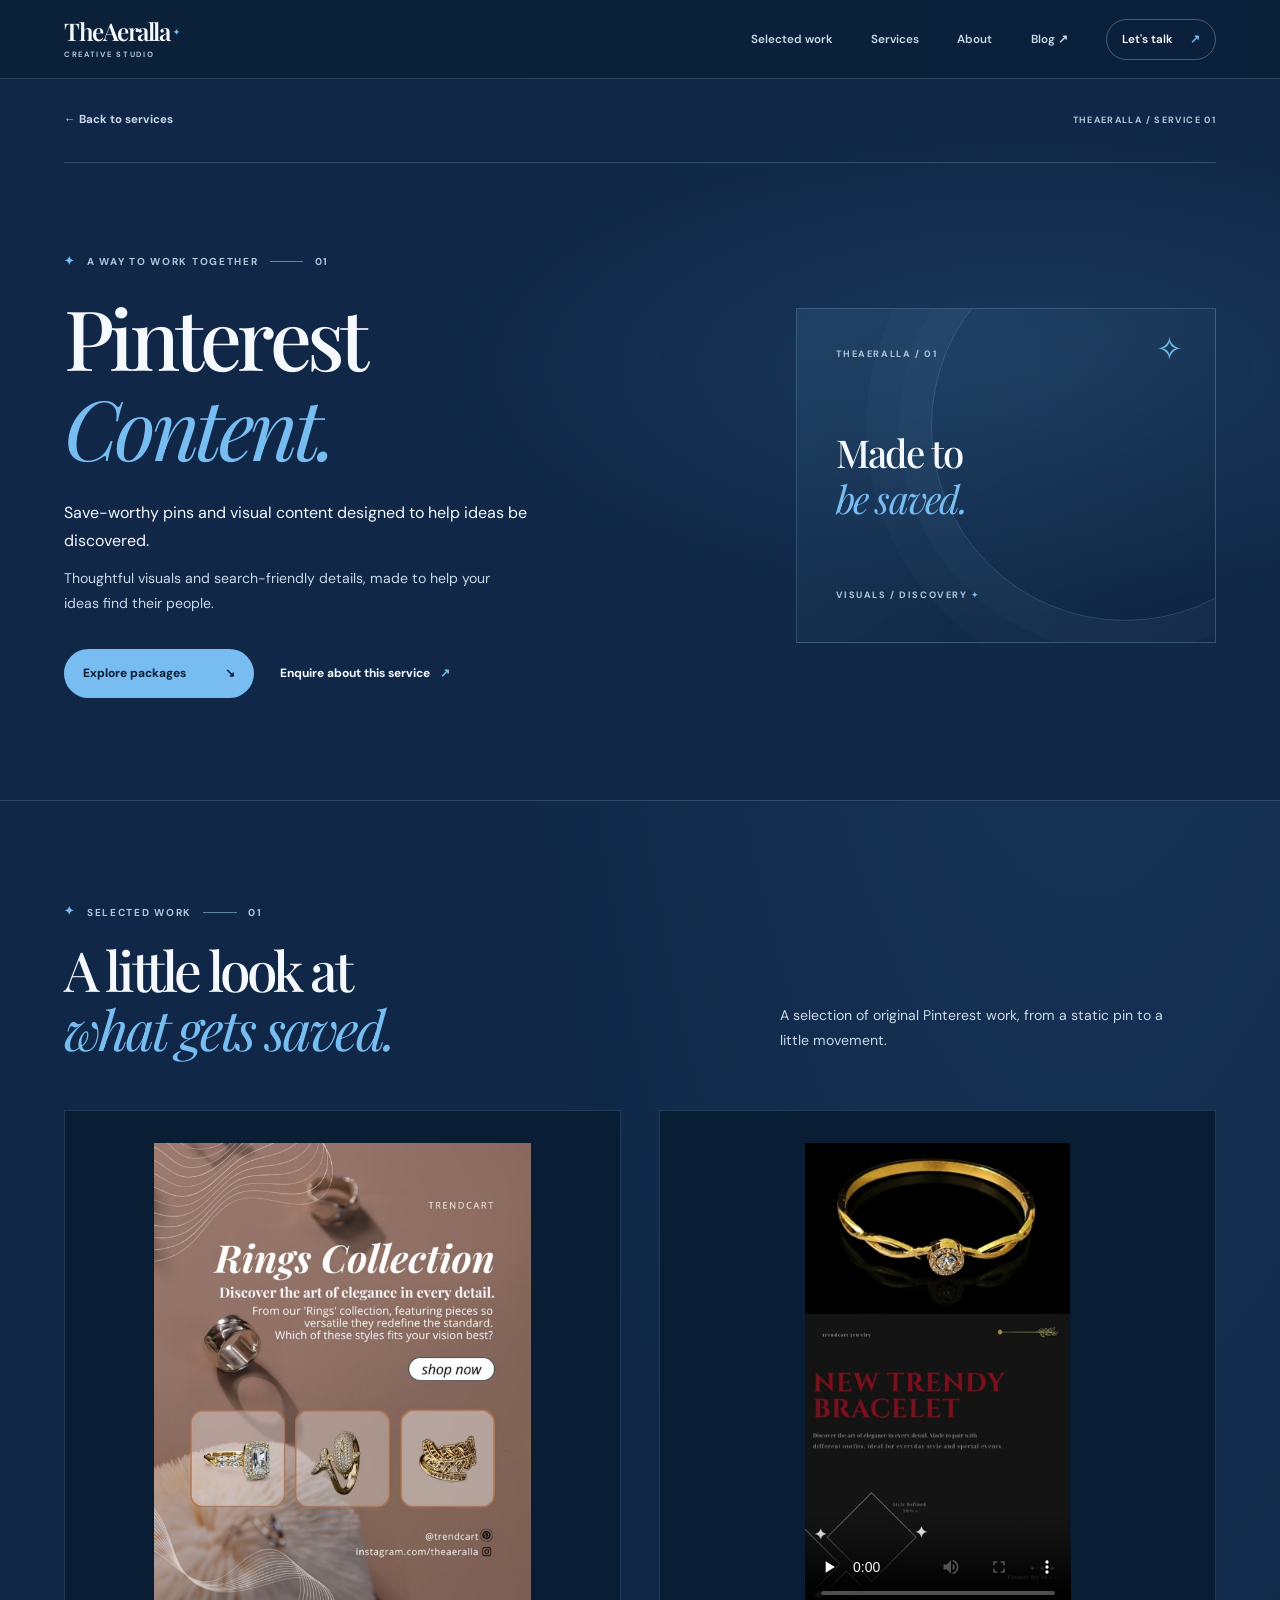
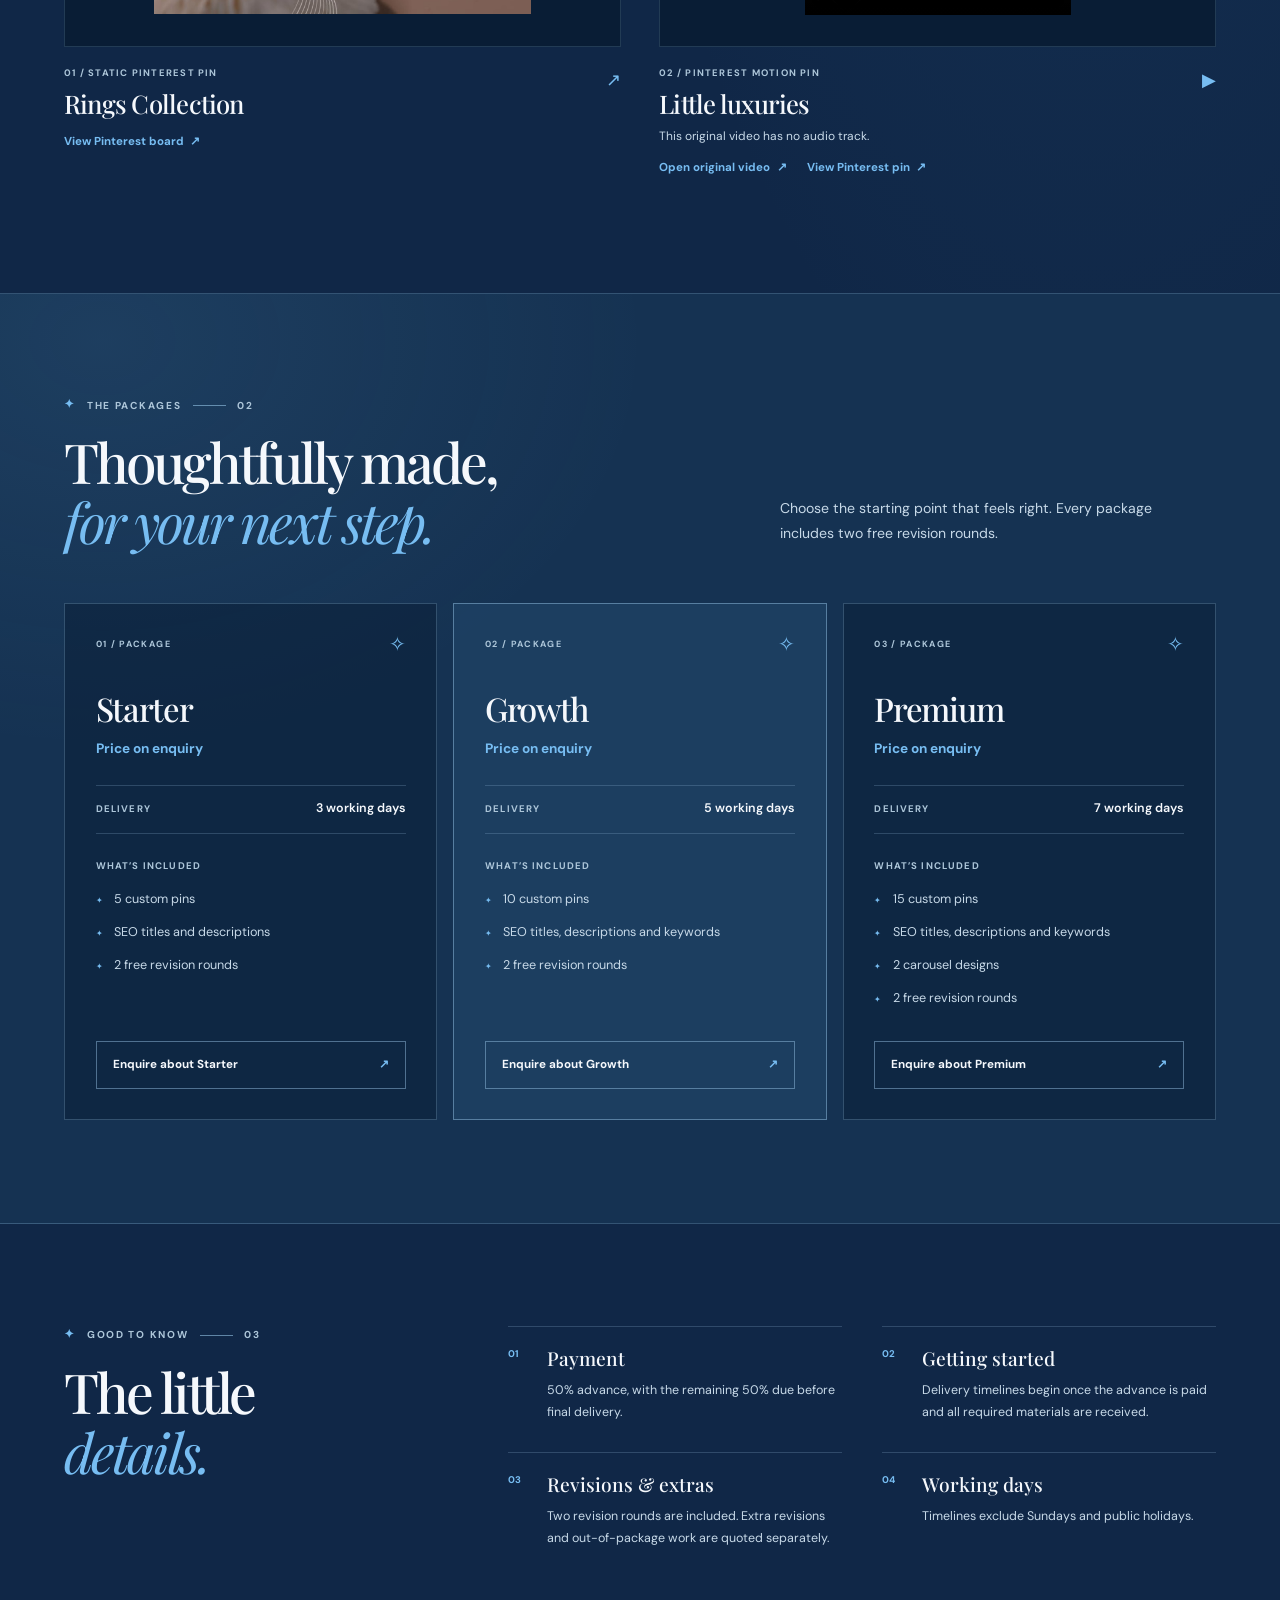
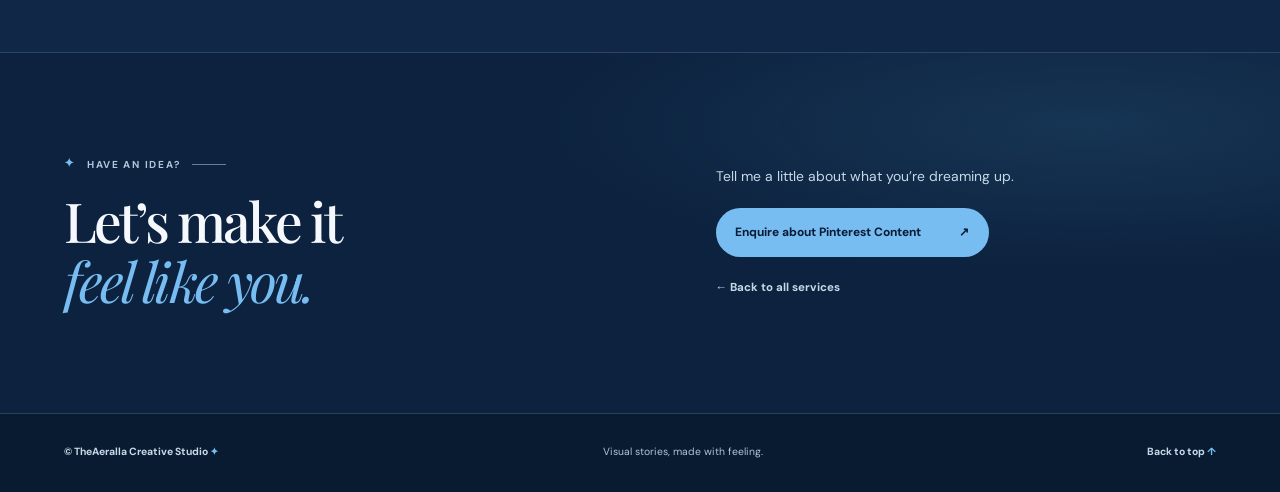
==== commit 863edcef: "Refine service samples with verified source links Co-authored-by: arena-agent <297053741+arena-agent" ====
--- a/service-pinterest.html
+++ b/service-pinterest.html
@@ -67,7 +67,7 @@
                 <img src="assets/pinterest/rings-collection.jpg" width="1229" height="1536" alt="Rings Collection pin for Trendcart, with three jewellery styles" loading="lazy" decoding="async">
               </a>
             </div>
-            <figcaption class="sample-card__caption"><div><p class="sample-card__label">01 / Static Pinterest pin</p><h3>Rings Collection</h3></div><span aria-hidden="true">↗</span></figcaption>
+            <figcaption class="sample-card__caption"><div><p class="sample-card__label">01 / Static Pinterest pin</p><h3>Rings Collection</h3><div class="sample-card__links"><a class="sample-card__original" href="https://www.pinterest.com/trendcart77/premium-jewelry-collection-designer-rings/" target="_blank" rel="noopener noreferrer">View Pinterest board <span aria-hidden="true">↗</span><span class="sr-only"> (opens in a new tab)</span></a></div></div><span aria-hidden="true">↗</span></figcaption>
           </figure>
           <figure class="sample-card">
             <div class="sample-card__media">
@@ -76,7 +76,7 @@
                 Your browser does not support embedded video. <a href="assets/media/peaceful-notes.mp4">Open the original video</a>.
               </video>
             </div>
-            <figcaption class="sample-card__caption"><div><p class="sample-card__label">02 / Pinterest motion pin</p><h3>Little luxuries</h3><p class="sample-card__note" id="video-note-02">This original video has no audio track.</p><p class="sample-card__status" data-video-status role="status" hidden></p><a class="sample-card__original" href="assets/media/peaceful-notes.mp4" target="_blank" rel="noopener noreferrer">Open original video <span aria-hidden="true">↗</span><span class="sr-only"> (opens in a new tab)</span></a></div><span aria-hidden="true">▶</span></figcaption>
+            <figcaption class="sample-card__caption"><div><p class="sample-card__label">02 / Pinterest motion pin</p><h3>Little luxuries</h3><p class="sample-card__note" id="video-note-02">This original video has no audio track.</p><p class="sample-card__status" data-video-status role="status" hidden></p><div class="sample-card__links"><a class="sample-card__original" href="assets/media/peaceful-notes.mp4" target="_blank" rel="noopener noreferrer">Open original video <span aria-hidden="true">↗</span><span class="sr-only"> (opens in a new tab)</span></a><a class="sample-card__original" href="https://www.pinterest.com/pin/939774647267567002/" target="_blank" rel="noopener noreferrer">View Pinterest pin <span aria-hidden="true">↗</span><span class="sr-only"> (opens in a new tab)</span></a></div></div><span aria-hidden="true">▶</span></figcaption>
           </figure>
       </div>
     </section>
--- a/service-pages.css
+++ b/service-pages.css
@@ -272,6 +272,12 @@
   color: var(--ice);
 }
 
+.sample-card__links {
+  display: flex;
+  flex-wrap: wrap;
+  column-gap: 1.25rem;
+}
+
 .sample-card__original,
 .website-card__link {
   display: inline-flex;
